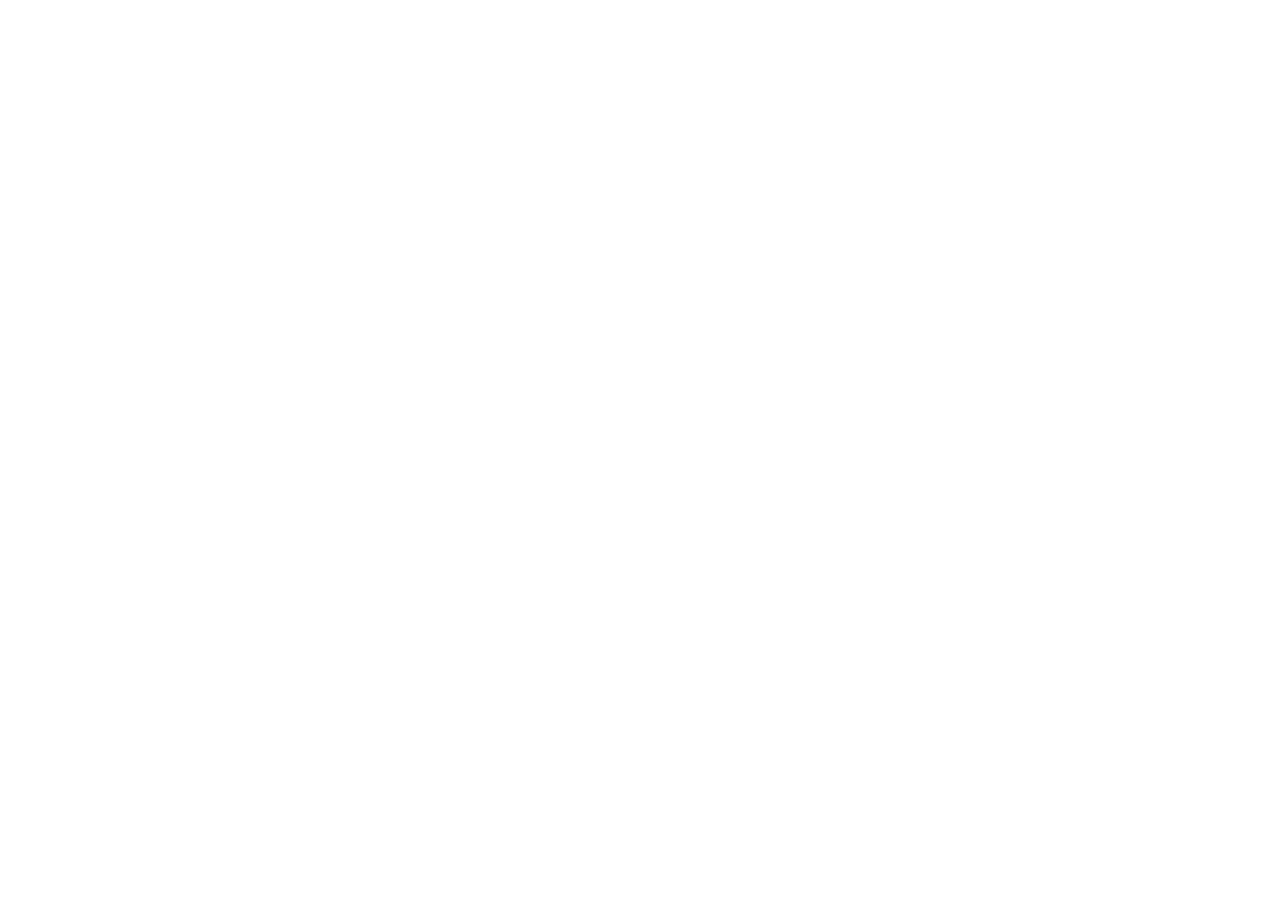
==== about.html @ 33972e3e "主題色+footer完成 header、footer改由js檔載入" ====
<!DOCTYPE html>
<html lang="en">

<head>
    <meta charset="UTF-8">
    <meta http-equiv="X-UA-Compatible" content="IE=edge">
    <meta name="viewport" content="width=device-width, initial-scale=1.0">
    <title>關於我們</title>
    <!-- link -->

    <!-- bootstrap5.3.0 -->
    <link href="https://cdn.jsdelivr.net/npm/bootstrap@5.3.0-alpha3/dist/css/bootstrap.min.css" rel="stylesheet"
        integrity="sha384-KK94CHFLLe+nY2dmCWGMq91rCGa5gtU4mk92HdvYe+M/SXH301p5ILy+dN9+nJOZ" crossorigin="anonymous">
    <!-- jquery -->
    <script src="https://code.jquery.com/jquery-3.7.0.min.js"
        integrity="sha256-2Pmvv0kuTBOenSvLm6bvfBSSHrUJ+3A7x6P5Ebd07/g=" crossorigin="anonymous"></script>

    <!-- css here -->
    <link rel="stylesheet" href="./css/style.css">
    <!-- js file here -->
    <script src="./js/header_footer.js" async></script>
</head>

<body>
    <header></header>
    <footer></footer>
</body>

</html>
---- css/style.css ----
/* 骨架css */
    *,
    ::after,
    ::before {
        box-sizing: border-box;
    }

    .main-content {
        /* padding-top導覽列的距離 */
        margin-top: 75px;
        /* background-color: rgb(186, 216, 228); */
    }

    .aside {
        /* background-color: bisque; */
    }

    .article {
        /* background-color: aquamarine; */
    }
    a {
        text-decoration: none;
        color: #3d3d3d;
    }
    /* 微調版面css */
    h3 {
        margin-top: 10px;
        margin-bottom: 10px;
    }

    /* navbar */

    .navbar-div {
        background-color: rgb(250, 247, 242);

    }

    .searchbar {
        margin-bottom: 10px;
    }

    .button {
        border-radius: 2px;
    }
    .nav-content * {
        color:rgb(223, 171, 123);
    }
    .web-title {
        padding-right: 100px;
        color: rgb(243, 156, 84);
        font-weight: bolder;
    }

    .drop-item {
        position: relative;
        padding: 10px;
    }

    .drop-item a::after {
        content: '';
        width: 0%;
        height: 3px;
        display: block;
        margin: 2px auto;
        background-color: rgb(223, 171, 123);
        transition: width 0.3s;
    }
    .drop-item:hover .d-menu {
        display: block;
        z-index: 9999;
    }

    .drop-item:hover>a::after {
        width: 100%;
    }

    .d-menu {
        display: none;
        box-shadow: 11px 11px 14px -10px rgba(110,110,110,0.3);
        background-color: rgb(252, 250, 246);
        border-bottom: 1px solid rgba(192, 183, 153 ,0.5);
        position: absolute;
        width: 150%;
        /* 將下拉式選單放置母選單底部 */
        top: 100%;
    }
    .d-menu li {
        padding: 5px 0;
        padding-left: 5px;
        border-top: 1px solid rgba(192, 183, 153 ,0.5);
        border-right: 1px solid rgba(192, 183, 153 ,0.5);
        border-left: 1px solid rgba(192, 183, 153 ,0.5);
        transition: 0.5s;
    }

    .d-menu li:hover {
        background-color: rgb(243, 156, 84);
    }

    .d-menu li:hover a{
        color:rgb(255, 255, 255);
    }

    /* 成品類別篩選div部分(aside內容) */

    .category-container  > *li {
        padding-left: 3px;
        padding-top: 5px;
        padding-bottom: 5px;
        /* background-color: rgb(183, 138, 224); */
    }
    .category-container h5 {
        text-align: center;
        color: #FFF;
        background-color:rgb(184, 140, 100);
        border-radius: 5px;
        margin-bottom: 10px;
    }
    .catalog {
        background-color: rgb(250, 247, 242);
        padding-left: 3px;
        padding-top: 5px;
        padding-bottom: 5px;
    }
    .catalog a {
        color: rgb(223, 171, 123);
    }

    .category-menu {
        background-color: rgb(252, 250, 247);
        padding-left: 10px;
        margin-bottom: 0;
    }

    .category-menu a {
        color: rgb(184, 140, 100);
    }

    .category-menu li {
        padding-left: 3px;
        padding-top: 5px;
        padding-bottom: 5px;
    }

    .catalog-active {
        background-color: rgb(243, 156, 84);
    }
    .catalog-active a{
        color: #FFF;
    }
    /* 材料類別篩選div部分(aside內容) */
    .category-container li {
        padding-left: 3px;
        padding-top: 5px;
        padding-bottom: 5px;
    }
    .material-ul {
        background-color: rgb(250, 247, 242);
    }
    .material-ul li a {
        color: rgb(223, 171, 123);
    }
    /* 輪播器部分css */

    .carousel-control-prev,
    .carousel-control-next {
        width: 5%;
    }

    .carousel-img {
        border-radius: 3px;
    }

    @media screen and (max-width: 1024px) {
        .carousel-img {
            margin: 10px;
        }
    }

    .carousel-indicators {
        position: absolute;
        bottom: -50px;
    }

    .carousel-control-next-icon,
    .carousel-control-prev-icon,
    .carousel-indicators>button {
        background-color: rgb(228, 219, 206) !important;
    }

    /* 熱門商品、人氣店家、流行話題     使用bootstrap "card"套件*/
    /* 額外新增card-img-div製作img hover效果 */
    .card {
        margin-bottom: 10px;
    }

    .card-img-div {
        max-width: 100%;
        border-radius: 0.375rem;
        overflow: hidden;
    }

    .card img:hover {
        transform: scale(1.2);
    }

    .card img {
        transition: 0.3s ease-out;
    }

    /* footer */
    footer {
        margin-top: 50px;
        width: 100%;
        background-color: rgb(250, 247, 242);
    }

    /* .footer-aside */
    .footer-aside {
        padding: 20px 0px;
        font-size: 18px;
    }

    .footer-aside h4 {
        color: rgb(223, 171, 123);
        margin-bottom: 30px;
    }

    .footer-aside ul {
        max-width: 75%;
        border-right: 1px solid rgba(223, 171, 123 , 0.5);
    }

    .footer-aside li {
        transition: all 0.3s;
        border-left: rgb(223, 171, 123) solid 0px;
        margin-bottom: 5px;
    }

    .footer-aside li:hover {

        border-left: rgb(223, 171, 123) solid 6px;
    }

    /* footer-article */

    .footer-sub {
        padding: 10px 0;
        background-color: rgb(255, 163, 88);
    }

    .footer-sub h6 {
        color: #FFF;
        margin: 0;
    }
    .footer-list li a{
        color: rgb(223, 171, 123);
    }
    /* to top button */
    #fixed-button {
        position: fixed;
        bottom: 20px;
        right: 20px;
        z-index: 9999;
        border-radius: 100%;
        cursor: pointer;
        color: #FFF;
        background-color: rgb(243, 156, 84);
        padding: 20px 20px;
        border: none;
    }
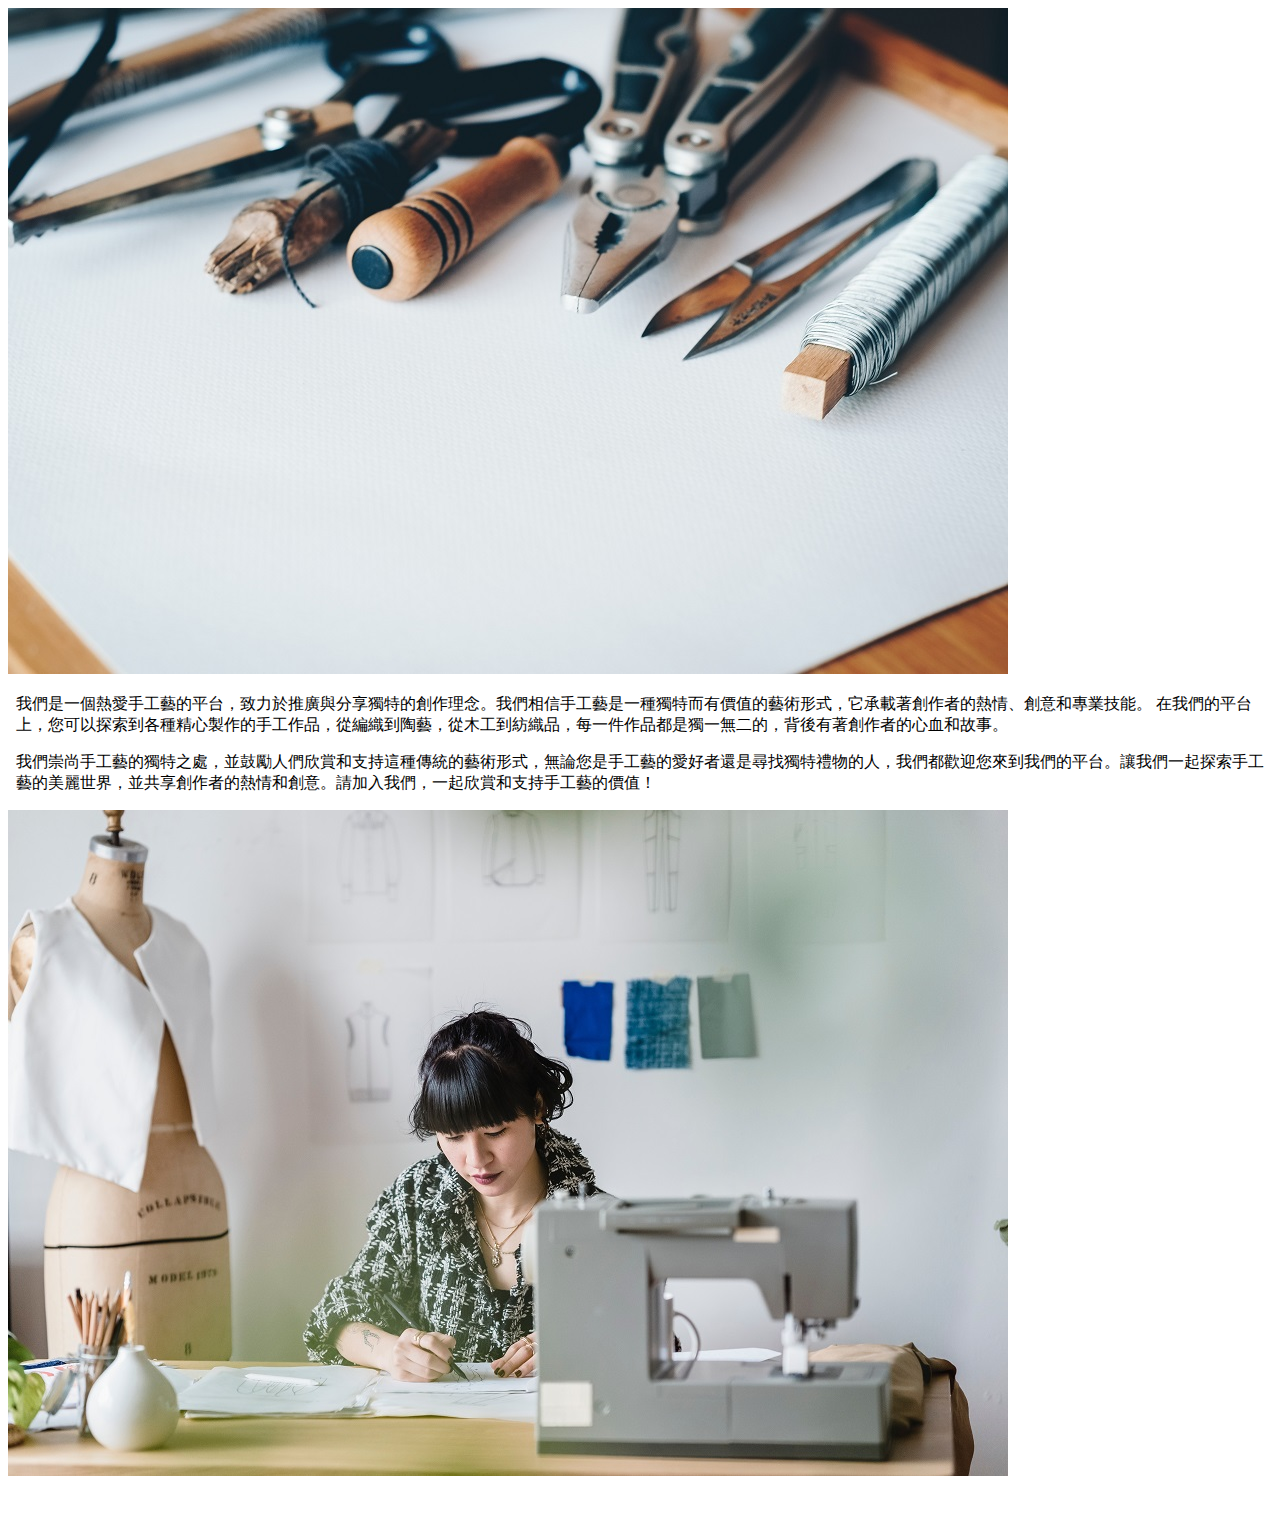
==== commit cf48339b: "header、footer大小不一" ====
--- a/about.html
+++ b/about.html
@@ -7,7 +7,8 @@
     <meta name="viewport" content="width=device-width, initial-scale=1.0">
     <title>關於我們</title>
     <!-- link -->
-
+    <!-- favicon -->
+    <link rel="shortcut icon" href="./images/Ming-02.ico" type="image/x-icon">
     <!-- bootstrap5.3.0 -->
     <link href="https://cdn.jsdelivr.net/npm/bootstrap@5.3.0-alpha3/dist/css/bootstrap.min.css" rel="stylesheet"
         integrity="sha384-KK94CHFLLe+nY2dmCWGMq91rCGa5gtU4mk92HdvYe+M/SXH301p5ILy+dN9+nJOZ" crossorigin="anonymous">
@@ -19,10 +20,35 @@
     <link rel="stylesheet" href="./css/style.css">
     <!-- js file here -->
     <script src="./js/header_footer.js" async></script>
+
+    <style>
+        .text-content {
+            padding-left: 8px;
+        }
+    </style>
 </head>
 
 <body>
+    <!-- header -->
     <header></header>
+    <main>
+        <div class="about-content">
+            <div class="img-div d-flex col-8 mx-auto align-items-center">
+                <img class="img-fluid col-6" src="./images/about01.jpg" alt="">
+                <p class="text-content col-6">我們是一個熱愛手工藝的平台，致力於推廣與分享獨特的創作理念。我們相信手工藝是一種獨特而有價值的藝術形式，它承載著創作者的熱情、創意和專業技能。
+                    在我們的平台上，您可以探索到各種精心製作的手工作品，從編織到陶藝，從木工到紡織品，每一件作品都是獨一無二的，背後有著創作者的心血和故事。</p>
+            </div>
+        </div>
+
+        <div class="about-content">
+            <div class="img-div d-flex col-8 mx-auto align-items-center">
+                <p class="text-content col-6">
+                    我們崇尚手工藝的獨特之處，並鼓勵人們欣賞和支持這種傳統的藝術形式，無論您是手工藝的愛好者還是尋找獨特禮物的人，我們都歡迎您來到我們的平台。讓我們一起探索手工藝的美麗世界，並共享創作者的熱情和創意。請加入我們，一起欣賞和支持手工藝的價值！
+                </p>
+                <img class="img-fluid col-6" src="./images/about02.jpg" alt="">
+            </div>
+        </div>
+    </main>
     <footer></footer>
 </body>
 
--- a/css/style.css
+++ b/css/style.css
@@ -42,6 +42,12 @@
     .button {
         border-radius: 2px;
     }
+
+    .logo {
+        width: 50px;
+        margin-right: 20px;
+    }
+
     .nav-content * {
         color:rgb(223, 171, 123);
     }
@@ -109,7 +115,8 @@
         padding-bottom: 5px;
         /* background-color: rgb(183, 138, 224); */
     }
-    .category-container h5 {
+    .category-container h6 {
+        padding: 10px 0;
         text-align: center;
         color: #FFF;
         background-color:rgb(184, 140, 100);
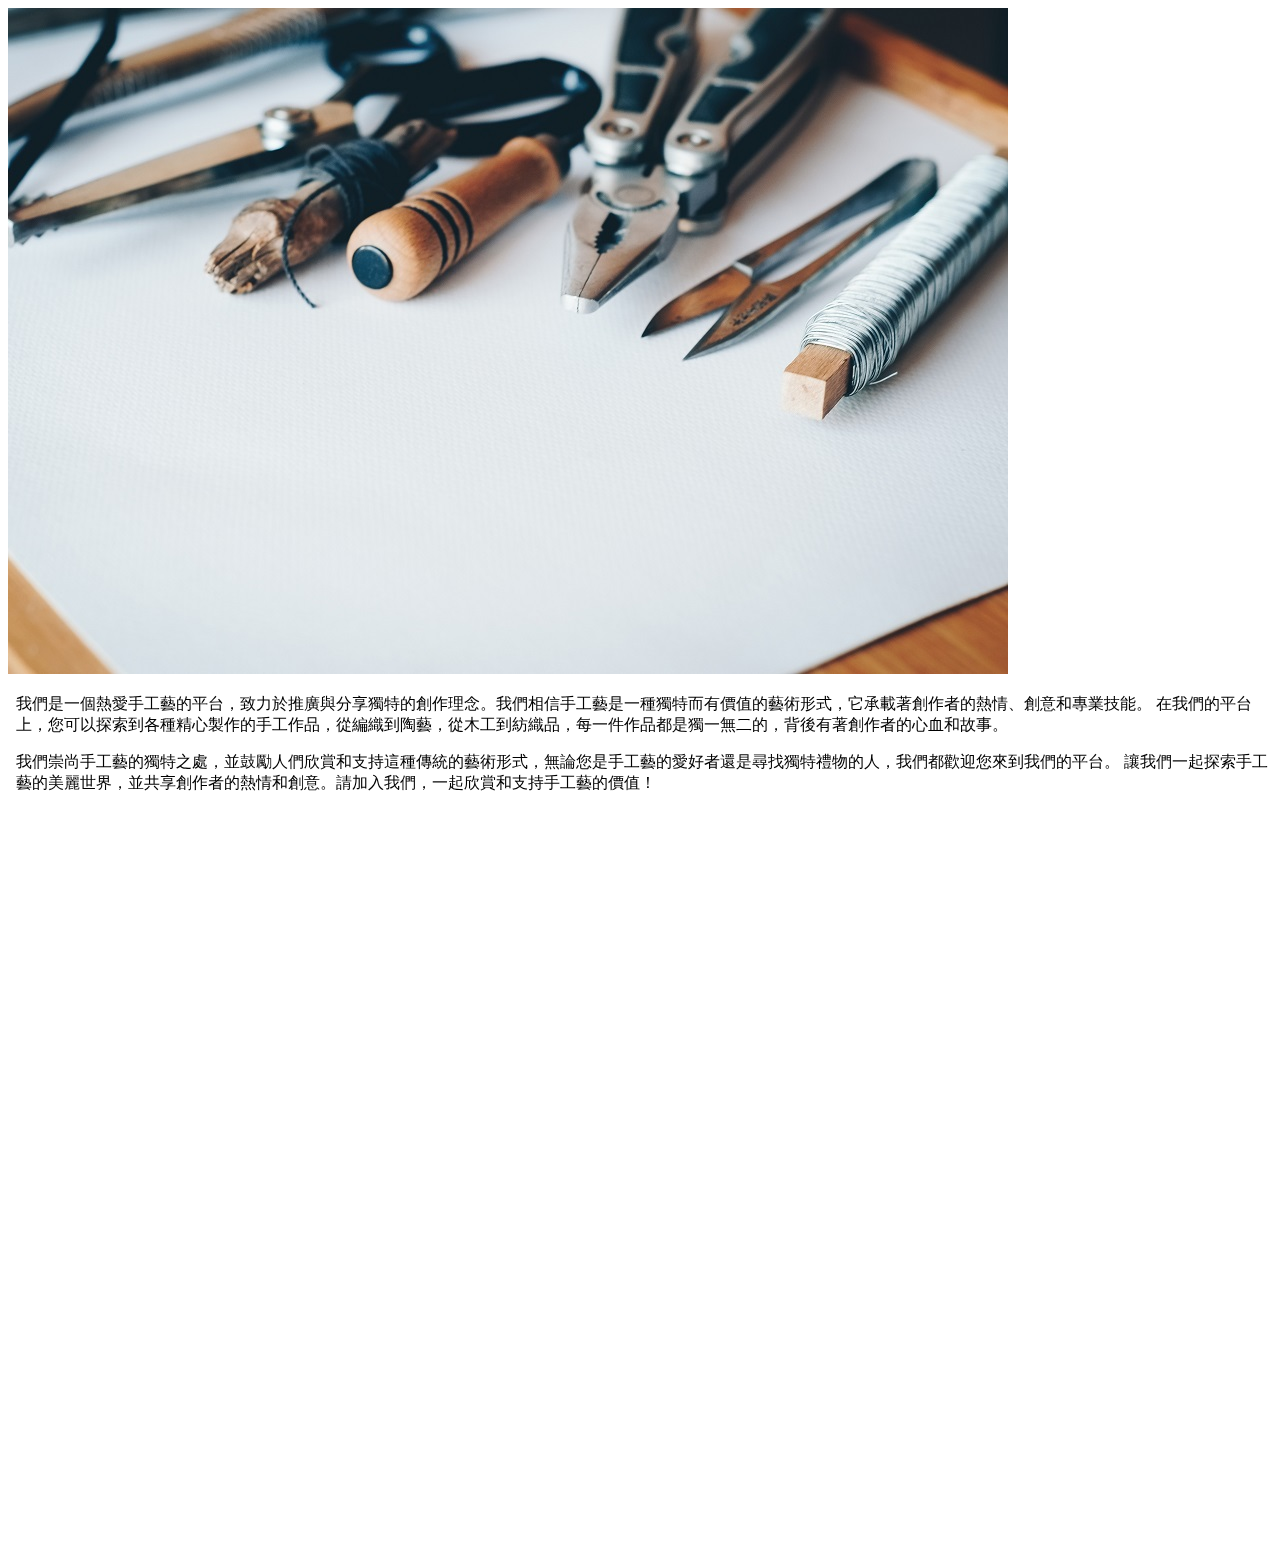
==== commit 9a0a01ec: "調整商品頁面排版、加入收藏" ====
--- a/about.html
+++ b/about.html
@@ -5,7 +5,7 @@
     <meta charset="UTF-8">
     <meta http-equiv="X-UA-Compatible" content="IE=edge">
     <meta name="viewport" content="width=device-width, initial-scale=1.0">
-    <title>關於我們</title>
+    <title>Ming Yi | 關於我們</title>
     <!-- link -->
     <!-- favicon -->
     <link rel="shortcut icon" href="./images/Ming-02.ico" type="image/x-icon">
@@ -18,8 +18,10 @@
 
     <!-- css here -->
     <link rel="stylesheet" href="./css/style.css">
+    <link href="https://unpkg.com/aos@2.3.1/dist/aos.css" rel="stylesheet">
     <!-- js file here -->
-    <script src="./js/header_footer.js" async></script>
+    <!-- <script src="./js/header_footer.js" async></script> -->
+    <script src="https://unpkg.com/aos@2.3.1/dist/aos.js"></script>
 
     <style>
         .text-content {
@@ -34,22 +36,29 @@
     <main>
         <div class="about-content">
             <div class="img-div d-flex col-8 mx-auto align-items-center">
-                <img class="img-fluid col-6" src="./images/about01.jpg" alt="">
-                <p class="text-content col-6">我們是一個熱愛手工藝的平台，致力於推廣與分享獨特的創作理念。我們相信手工藝是一種獨特而有價值的藝術形式，它承載著創作者的熱情、創意和專業技能。
+                <img class="img-fluid col-6" src="./images/about01.jpg" alt="" data-aos="flip-left" data-aos-easing="ease-in-back" data-aos-duration="1500" data-aos-delay="0">
+                <p class="text-content col-6" data-aos="fade-down" data-aos-easing="ease-in-back" data-aos-duration="2000" data-aos-delay="500">
+                    我們是一個熱愛手工藝的平台，致力於推廣與分享獨特的創作理念。我們相信手工藝是一種獨特而有價值的藝術形式，它承載著創作者的熱情、創意和專業技能。
                     在我們的平台上，您可以探索到各種精心製作的手工作品，從編織到陶藝，從木工到紡織品，每一件作品都是獨一無二的，背後有著創作者的心血和故事。</p>
             </div>
         </div>
 
-        <div class="about-content">
-            <div class="img-div d-flex col-8 mx-auto align-items-center">
-                <p class="text-content col-6">
-                    我們崇尚手工藝的獨特之處，並鼓勵人們欣賞和支持這種傳統的藝術形式，無論您是手工藝的愛好者還是尋找獨特禮物的人，我們都歡迎您來到我們的平台。讓我們一起探索手工藝的美麗世界，並共享創作者的熱情和創意。請加入我們，一起欣賞和支持手工藝的價值！
+        <div class="about-content" >
+            <div class="img-div d-flex col-8 mx-auto align-items-center" >
+                <p class="text-content col-6" data-aos="fade-up" data-aos-easing="ease-in-back" data-aos-duration="2000" data-aos-delay="500">
+                    我們崇尚手工藝的獨特之處，並鼓勵人們欣賞和支持這種傳統的藝術形式，無論您是手工藝的愛好者還是尋找獨特禮物的人，我們都歡迎您來到我們的平台。
+                    讓我們一起探索手工藝的美麗世界，並共享創作者的熱情和創意。請加入我們，一起欣賞和支持手工藝的價值！
                 </p>
-                <img class="img-fluid col-6" src="./images/about02.jpg" alt="">
+                <img class="img-fluid col-6" src="./images/about02.jpg" alt="" data-aos="flip-right" data-aos-easing="ease-in-back" data-aos-duration="1500" data-aos-delay="0">
             </div>
         </div>
     </main>
     <footer></footer>
+
+    <script>
+        AOS.init();
+    </script>
+    <script src="./js/header_footer.js" async></script>
 </body>
 
 </html>--- a/css/style.css
+++ b/css/style.css
@@ -18,6 +18,10 @@
     .article {
         /* background-color: aquamarine; */
     }
+
+    .article *{
+        color: gray;
+    }
     a {
         text-decoration: none;
         color: #3d3d3d;
@@ -39,6 +43,10 @@
         margin-bottom: 10px;
     }
 
+    .searchbar a {
+        margin: 0 20px;
+        color: rgb(223, 171, 123);
+    }
     .button {
         border-radius: 2px;
     }
@@ -198,20 +206,32 @@
     /* 熱門商品、人氣店家、流行話題     使用bootstrap "card"套件*/
     /* 額外新增card-img-div製作img hover效果 */
     .card {
-        margin-bottom: 10px;
+        margin-bottom: 20px;
     }
 
     .card-img-div {
         max-width: 100%;
-        border-radius: 0.375rem;
+        border-top-right-radius: 0.375rem;
+        border-top-left-radius: 0.375rem;
         overflow: hidden;
-    }
-
-    .card img:hover {
+        position: relative;
+    }
+
+    .heart {
+        position: absolute;
+        bottom: 2px;
+        right: 2px;
+        /* hover寫在Jquery */
+    }
+    .card-img-top:hover {
         transform: scale(1.2);
     }
-
-    .card img {
+    .card-body {
+        padding: 0;
+        padding-top: 5px;
+        padding-left: 10px;
+    }
+    .card-img-top {
         transition: 0.3s ease-out;
     }
 
